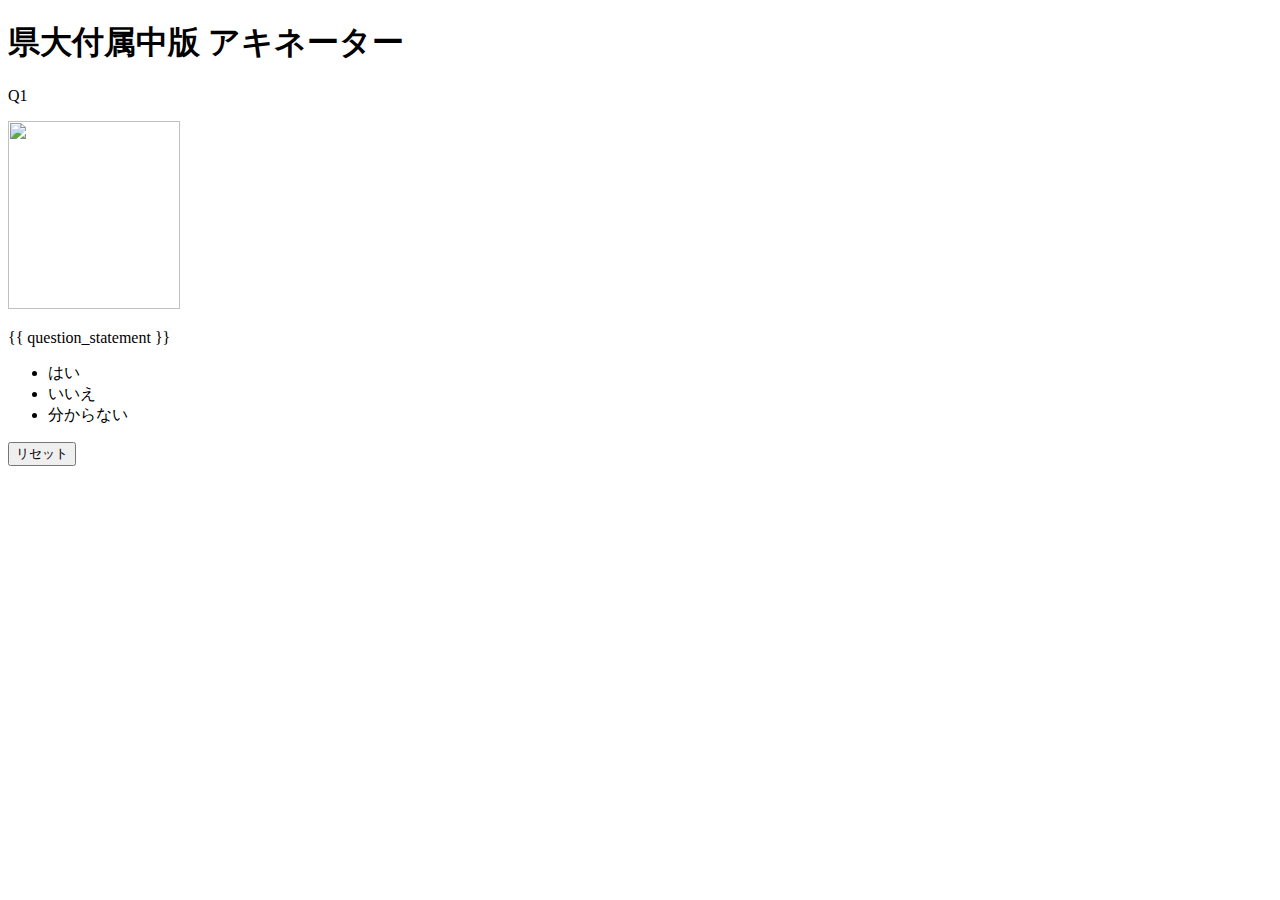
==== Akinator/templates/akinator.html @ 76796466 "Akinator routing修正, コメント・print修正, css対応, 質問文修正" ====
<!DOCTYPE html>
<html>
  <head>
    <meta charset="utf-8" />
    <meta http-equiv="X-UA-Compatible" content="IE=edge" />
    <title>Play a Game !</title>
    <meta name="viewport" content="width=device-width, initial-scale=1" />
    <link
      rel="stylesheet"
      type="text/css"
      media="screen"
      href="static/css/style.css"
    />
    <!-- <script src="main.js"></script> -->
  </head>
  <body>
    <h1>県大付属中版 アキネーター</h1>
    <div class="horizon">
      <div>
        <p id="question_number">Q1</p>
      </div>
      <img
        id="image"
        src="static/images/gennbaneko0.png"
        width="172px"
        height="188px"
      />
      <div>
        <p id="question_text">{{ question_statement }}</p>
        <div>
          <ul>
            <li>
              <a class="select" id="a_yes" onclick="click_select(0)">はい</a>
            </li>
            <li>
              <a class="select" id="a_no" onclick="click_select(1)">いいえ</a>
            </li>
            <li>
              <a class="select" id="a_dont_know" onclick="click_select(2)">
                分からない
              </a>
            </li>
          </ul>
        </div>
      </div>
    </div>
    <button onclick="reset()">リセット</button>
  </body>
</html>

<script language="javascript" type="text/javascript">
  const base_url = "http://127.0.0.1:8000";

  // 選択肢選択時
  async function click_select(select_id) {
    const url = base_url + "/request"; // URL
    var json_def = { status: 0, Q: { ans: select_id } }; // 送信用辞書
    await post(url, json_def); // サーバーへ回答を送信
    await get(url); // サーバーから質問を受信
    await set_image(); // 画像の変更
  }

  // 画面表示系
  q_number = 1;
  function set_question(txt) {
    q_number += 1;
    let question_number = document.getElementById("question_number");
    question_number.innerText = `Q${q_number}`; // 第何問目
    document.getElementById("question_text").innerText = txt; // 質問文
    console.log(`setQ-${txt}`);
  }

  // 画像変更
  async function set_image() {
    var random = Math.floor(Math.random() * 3);
    document.getElementById(
      "image"
    ).src = `static/images/gennbaneko${random}.png`;
  }

  let request = new XMLHttpRequest();
  request.onreadystatechange = function () {
    if ((request.readyState == 4) & (request.status == 200)) {
      var obj = JSON.parse(request.responseText);
      // console.log(`${obj.statement}`)
      set_question(obj.statement);
      console.log("result_status : ", obj.result_status);

      if (obj.result_status == 1) {
        window.location.href = "/result";
      } else if (obj.result_status == 2) {
        window.location.href = "/result";
      }
    }
  };

  // 読み取り
  async function get(url) {
    request.open("GET", url, true);
    request.send();
  }

  // 書き込み
  async function post(url, data) {
    request.open("POST", url, true);
    request.setRequestHeader("Content-Type", "application/json"); // ヘッダー情報
    var post_json = JSON.stringify(data);
    await request.send(post_json);
  }

  // リセット
  async function reset() {
    // リセット用の関数
    q_number = 0;
    const url = base_url + "/reset";
    request.open("GET", url, true);
    request.send();
    console.log("リセット");
  }
</script>
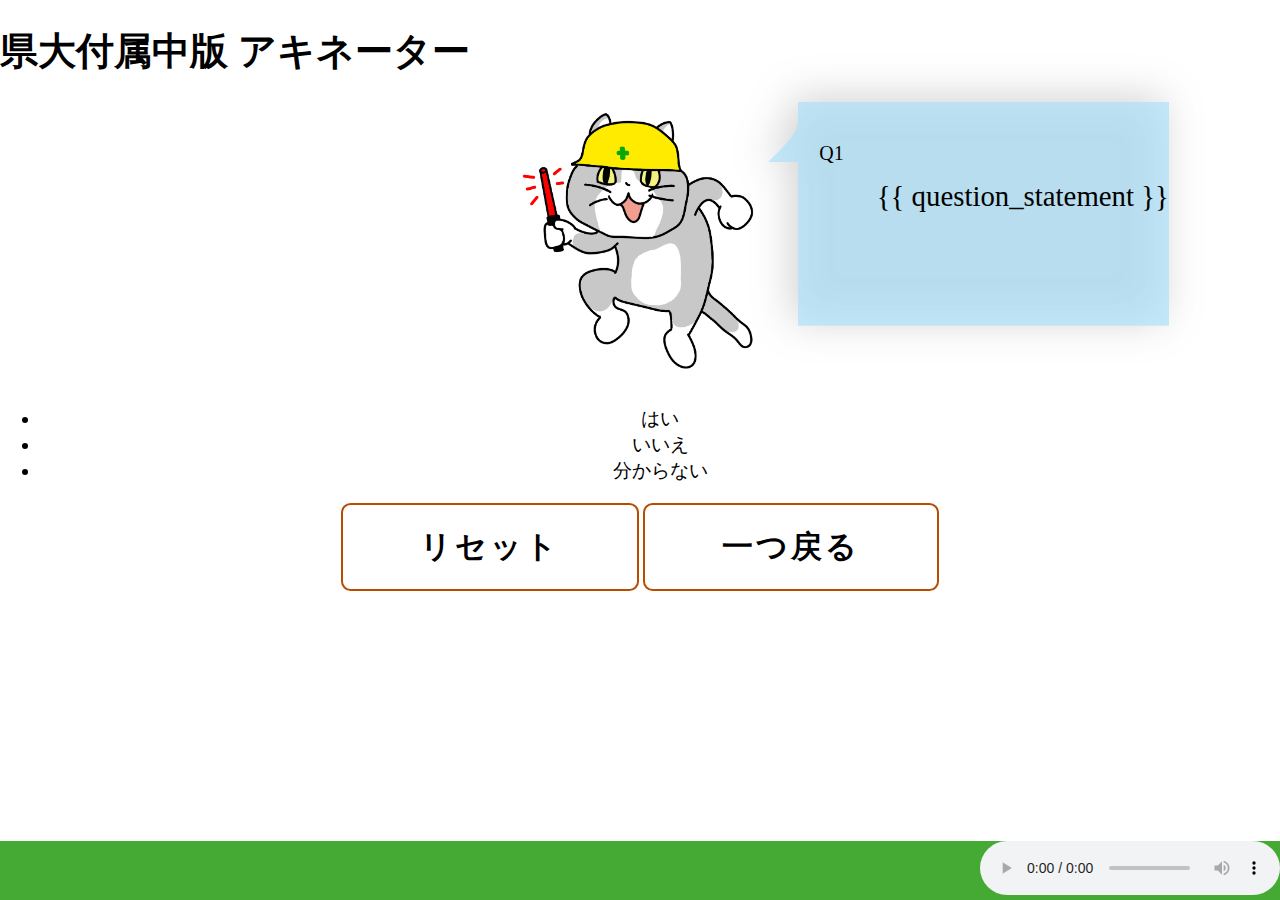
==== commit 716d964e: "Akinator サイトレイアウト更新" ====
--- a/Akinator/templates/akinator.html
+++ b/Akinator/templates/akinator.html
@@ -2,110 +2,158 @@
 <html>
   <head>
     <meta charset="utf-8" />
-    <meta http-equiv="X-UA-Compatible" content="IE=edge" />
     <title>Play a Game !</title>
     <meta name="viewport" content="width=device-width, initial-scale=1" />
-    <link
-      rel="stylesheet"
-      type="text/css"
-      media="screen"
-      href="static/css/style.css"
-    />
-    <!-- <script src="main.js"></script> -->
+    <link rel="stylesheet" type="text/css" media="screen" href="../static/css/style.css" />
   </head>
   <body>
-    <h1>県大付属中版 アキネーター</h1>
-    <div class="horizon">
-      <div>
-        <p id="question_number">Q1</p>
-      </div>
-      <img
-        id="image"
-        src="static/images/gennbaneko0.png"
-        width="172px"
-        height="188px"
-      />
-      <div>
-        <p id="question_text">{{ question_statement }}</p>
-        <div>
-          <ul>
-            <li>
-              <a class="select" id="a_yes" onclick="click_select(0)">はい</a>
-            </li>
-            <li>
-              <a class="select" id="a_no" onclick="click_select(1)">いいえ</a>
-            </li>
-            <li>
-              <a class="select" id="a_dont_know" onclick="click_select(2)">
-                分からない
-              </a>
-            </li>
-          </ul>
+    <div class="header-wrapper">
+      <h1>県大付属中版 アキネーター</h1>
+    </div>
+
+    <div class="main-wrapper">
+      <div class="bubble">
+        <svg width="401.09" height="223.68">
+          <polygon
+            points="30,0 30,20 29,25 27,30 22,37 15,45 0,60 30,60 30,223.688 401.094,223.688 401.094,0"
+          ></polygon>
+        </svg>
+        <div class="question-text">
+          <p id="question-number">Q1</p>
+          <p id="question-text">{{ question_statement }}</p>
         </div>
       </div>
+      <div class="images">
+        <img src="../static/images/gennbaneko0.png" width="20%" height="20%" />
+      </div>
+      <div class="answer-table">
+        <ul>
+          <li>
+            <a class="select" onclick="clickSelect(0)">はい</a>
+          </li>
+          <li>
+            <a class="select" onclick="clickSelect(1)">いいえ</a>
+          </li>
+          <li>
+            <a class="select" onclick="clickSelect(2)">分からない</a>
+          </li>
+        </ul>
+      </div>
+      <a class="btn solid" onclick="reset()">リセット</a>
+      <a class="btn solid" onclick="back()">一つ戻る</a>
     </div>
-    <button onclick="reset()">リセット</button>
+
+    <div class="fotter-wrapper">
+      <footer class="footer">
+        <div class="music">
+          <audio id="audio" src="../static/music/sample.mp3" loop controls autoplay >
+            あなたのブラウザーは<code>audio</code> 要素をサポートしていません。
+          </audio>
+        </div>
+      </footer>
+    </div>
   </body>
 </html>
+
+<style>
+  main {
+    padding-left: 50px;
+  }
+  .header {
+    padding-left: 5%;
+  }
+  .select:hover {
+    width: fit-content;
+    width: -moz-fit-content;
+    padding: 15px;
+    margin: 2rem auto;
+    background-color: lightblue;
+    color: darkblue;
+    transition: 0.4s;
+  }
+  .select:hover {
+    background-color: rgb(12, 99, 133);
+  }
+  #question-text {
+    margin: 2em;
+    font-size: 1.5em;
+  }
+  .bubble p {
+    top: 20px;
+    left: 64%;
+  }
+  .bubble svg {
+    left: 60%;
+  }
+</style>
 
 <script language="javascript" type="text/javascript">
   const base_url = "http://127.0.0.1:8000";
 
+  // 画面表示系
+  q_number = 1;
+  function setQuestion(txt) {
+    q_number += 1;
+    document.getElementById("question-number").innerText = `Q${q_number}`; // 第何問目
+    document.getElementById("question-text").innerText = txt; // 質問文
+    console.log(`setQ-${txt}`);
+  }
+
+  // 画像変更
+  async function setImage() {
+    var random = Math.floor(Math.random() * 3);
+    document.getElementById(
+      "image"
+    ).src = `../static/images/gennbaneko${random}.png`;
+  }
+
+  // 読み取り
+  async function get(url) {
+    let request = new XMLHttpRequest();
+    request.onreadystatechange = function () {
+      if ((request.readyState == 4) & (request.status == 200)) {
+        var obj = JSON.parse(request.responseText);
+        // console.log(`${obj.statement}`)
+        setQuestion(obj.statement);
+        console.log("result_status : ", obj.result_status);
+
+        if (obj.result_status == 1) {
+          window.location.href = "/result";
+        } else if (obj.result_status == 2) {
+          window.location.href = "/result";
+        }
+      }
+    };
+    request.open("GET", url, true);
+    await request.send();
+  }
+
+  // 書き込み
+  async function post(url, data) {
+    let request = new XMLHttpRequest();
+    request.open("POST", url, true);
+    request.setRequestHeader("Content-Type", "application/json"); // ヘッダー情報
+    var post_json = JSON.stringify(data);
+    await request.send(post_json);
+  }
+
   // 選択肢選択時
-  async function click_select(select_id) {
+  async function clickSelect(select_id) {
     const url = base_url + "/request"; // URL
     var json_def = { status: 0, Q: { ans: select_id } }; // 送信用辞書
     await post(url, json_def); // サーバーへ回答を送信
     await get(url); // サーバーから質問を受信
-    await set_image(); // 画像の変更
+    await setImage(); // 画像の変更
   }
 
-  // 画面表示系
-  q_number = 1;
-  function set_question(txt) {
-    q_number += 1;
-    let question_number = document.getElementById("question_number");
-    question_number.innerText = `Q${q_number}`; // 第何問目
-    document.getElementById("question_text").innerText = txt; // 質問文
-    console.log(`setQ-${txt}`);
-  }
-
-  // 画像変更
-  async function set_image() {
-    var random = Math.floor(Math.random() * 3);
-    document.getElementById(
-      "image"
-    ).src = `static/images/gennbaneko${random}.png`;
-  }
-
-  let request = new XMLHttpRequest();
-  request.onreadystatechange = function () {
-    if ((request.readyState == 4) & (request.status == 200)) {
-      var obj = JSON.parse(request.responseText);
-      // console.log(`${obj.statement}`)
-      set_question(obj.statement);
-      console.log("result_status : ", obj.result_status);
-
-      if (obj.result_status == 1) {
-        window.location.href = "/result";
-      } else if (obj.result_status == 2) {
-        window.location.href = "/result";
-      }
-    }
-  };
-
-  // 読み取り
-  async function get(url) {
-    request.open("GET", url, true);
-    request.send();
-  }
-
-  // 書き込み
-  async function post(url, data) {
-    request.open("POST", url, true);
-    request.setRequestHeader("Content-Type", "application/json"); // ヘッダー情報
-    var post_json = JSON.stringify(data);
-    await request.send(post_json);
+  // 一つ戻る
+  async function back() {
+    // リセット用の関数
+    q_number -= 1;
+    const url = base_url + "/back";
+    await get(url); // サーバーから質問を受信
+    await setImage(); // 画像の変更
+    console.log("一つ戻る");
   }
 
   // リセット
@@ -113,8 +161,24 @@
     // リセット用の関数
     q_number = 0;
     const url = base_url + "/reset";
-    request.open("GET", url, true);
-    request.send();
+    await get(url);
     console.log("リセット");
   }
+
+  const music_volume = document.getElementById("volume");
+
+  // inputイベント時に値をセットする関数
+  const changeVolume = (e) => {
+    document.getElementById("music-volume").innerText = e.target.value;
+    document.getElementById("audio").volume = music_volume.value / 100;
+    // console.log(music_volume.value / 100);
+  };
+
+  window.addEventListener("DOMContentLoaded", () => {
+    // 変更に合わせてイベントを発火する
+    music_volume.addEventListener("change", changeVolume);
+    // ページ読み込み時の値をセット
+    document.getElementById("music-volume").innerText = music_volume.value;
+    setImage();
+  });
 </script>
--- a/Akinator/static/css/style.css
+++ b/Akinator/static/css/style.css
@@ -0,0 +1,102 @@
+*,
+*:before,
+*:after {
+  -webkit-box-sizing: inherit;
+  box-sizing: inherit;
+}
+html {
+  -webkit-box-sizing: border-box;
+  box-sizing: border-box;
+  font-size: 120%;
+  height: 100%;
+}
+body {
+  margin: 0;
+  padding: 0;
+}
+.header-wrapper {
+  margin: 0;
+  padding: 0;
+  padding-bottom: -15px;
+}
+.header {
+  padding-left: 5%;
+}
+.heading {
+  font-family: Georgia, "Times New Roman", Times, serif;
+  font-size: 3em;
+  text-align: center;
+}
+.main-wrapper {
+  position: relative;
+  text-align: center;
+  min-height: 70vh;
+  margin: 0;
+  padding: 0%;
+}
+.solid {
+  border: 2px solid #b84c00;
+  display: inline-block;
+}
+.btn {
+  font-size: 1.6rem;
+  font-weight: 700;
+  line-height: 1.5;
+  position: relative;
+  /* display: inline-block; */
+  padding: 1rem 4rem;
+  cursor: pointer;
+  user-select: none;
+  -webkit-user-select: none;
+  -moz-user-select: none;
+  -ms-user-select: none;
+  -webkit-transition: all 0.3s;
+  transition: all 0.3s;
+  text-align: center;
+  vertical-align: middle;
+  text-decoration: none;
+  letter-spacing: 0.1em;
+  color: #000000;
+  border-radius: 0.5rem;
+}
+.btn:hover {
+  background-color: #693211;
+  color: #ffffff;
+}
+.bubble {
+  position: relative;
+  box-sizing: border-box;
+}
+.bubble p {
+  position: absolute;
+  text-align: center;
+  overflow-wrap: normal;
+  font-size: 20px;
+}
+.bubble svg {
+  position: absolute;
+  -webkit-filter: drop-shadow(-6px -5px 20px rgba(0, 0, 0, 0.4));
+  filter: drop-shadow(-6px -5px 20px rgba(94, 94, 94, 0.4));
+}
+.bubble svg polygon {
+  fill: rgba(172, 225, 250, 0.7);
+}
+footer {
+  position: fixed;
+  left: 0;
+  bottom: 0;
+  width: 100%;
+  background: #44aa33;
+}
+.music {
+  text-align: right;
+}
+.audio-button {
+  width: 16px;
+  height: 16px;
+  background: url("../images/icon_pause.png");
+}
+.play .audio-button {
+  background-image: url("../images/icon_play.png");
+}
+
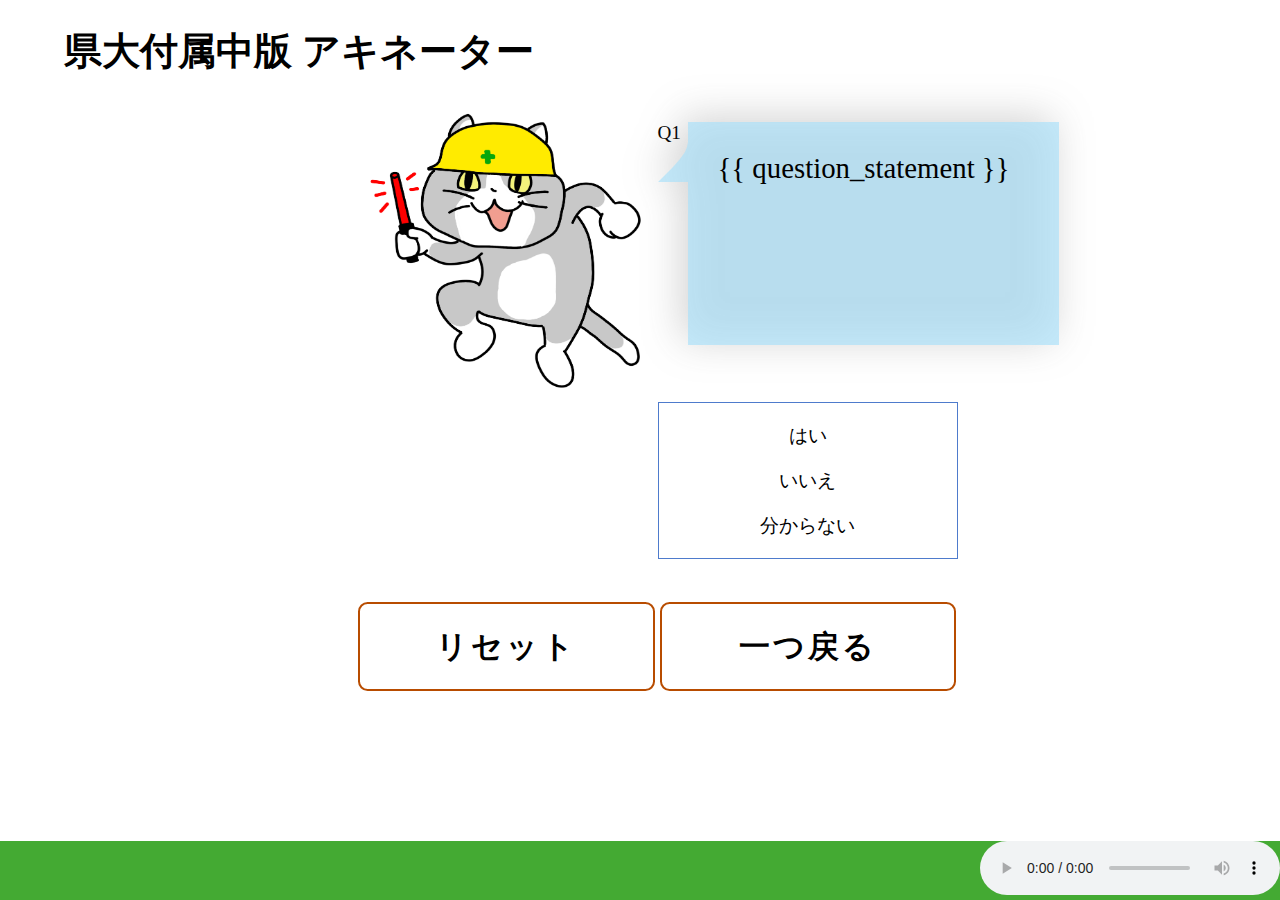
==== commit c9e1fe23: "Akinator サイトデザイン 更新" ====
--- a/Akinator/templates/akinator.html
+++ b/Akinator/templates/akinator.html
@@ -8,39 +8,51 @@
   </head>
   <body>
     <div class="header-wrapper">
-      <h1>県大付属中版 アキネーター</h1>
+      <h1 class="header">県大付属中版 アキネーター</h1>
     </div>
 
     <div class="main-wrapper">
-      <div class="bubble">
-        <svg width="401.09" height="223.68">
-          <polygon
-            points="30,0 30,20 29,25 27,30 22,37 15,45 0,60 30,60 30,223.688 401.094,223.688 401.094,0"
-          ></polygon>
-        </svg>
-        <div class="question-text">
-          <p id="question-number">Q1</p>
-          <p id="question-text">{{ question_statement }}</p>
+      <main>
+        <div class="main">
+          <div class="akinator-home">
+            <div class="home">
+              <div class="images">
+                <img src="../static/images/gennbaneko0.png" />
+              </div>
+
+              <div class="question-bubble">
+                <div class="obj">
+                  <div class="bubble-obj">
+                    <div class="bubble-home">
+                      <div class="bubble">
+                        <svg width="401.09" height="223.68">
+                          <polygon
+                            points="30,0 30,20 29,25 27,30 22,37 15,45 0,60 30,60 30,223.688 401.094,223.688 401.094,0"
+                          ></polygon>
+                        </svg>
+                      </div>
+                      <div class="question-text">
+                        <p id="question-number">Q1</p>
+                        <p id="question-text">{{ question_statement }}</p>
+                      </div>
+                    </div>
+                  </div>
+
+                  <div class="answer-table">
+                    <p class="select" onclick="clickSelect(0)">はい</p>
+                    <p class="select" onclick="clickSelect(1)">いいえ</p>
+                    <p class="select" onclick="clickSelect(2)">分からない</p>
+                  </div>
+                </div>
+              </div>
+            </div>
+          </div>
+          <div class="buttons">
+            <a class="btn solid" onclick="reset()">リセット</a>
+            <a class="btn solid" onclick="back()">一つ戻る</a>
+          </div>
         </div>
-      </div>
-      <div class="images">
-        <img src="../static/images/gennbaneko0.png" width="20%" height="20%" />
-      </div>
-      <div class="answer-table">
-        <ul>
-          <li>
-            <a class="select" onclick="clickSelect(0)">はい</a>
-          </li>
-          <li>
-            <a class="select" onclick="clickSelect(1)">いいえ</a>
-          </li>
-          <li>
-            <a class="select" onclick="clickSelect(2)">分からない</a>
-          </li>
-        </ul>
-      </div>
-      <a class="btn solid" onclick="reset()">リセット</a>
-      <a class="btn solid" onclick="back()">一つ戻る</a>
+      </main>
     </div>
 
     <div class="fotter-wrapper">
@@ -57,33 +69,95 @@
 
 <style>
   main {
+    text-align: center;
     padding-left: 50px;
+  }
+  .main {
+    position: relative;
+    top: 50%;
+    left: 75%;
+    transform: translate(-50%, -50%);
   }
   .header {
     padding-left: 5%;
+  }
+  .akinator-home {
+    position: absolute;
+  }
+  .home {
+    position: relative;
+    text-align: center;
+  }
+  .images {
+    position: absolute;
+  }
+  .images img {
+    width: 300px;
+    height: 300px;
+  }
+  .question-bubble {
+    position: absolute;
+    left: 300px;
+  }
+  #question-text {
+    position: absolute;
+    white-space: nowrap;
+    margin: 0;
+    padding: 0;
+    font-size: 1.5em;
+    top: 30px;
+    left: 60px;
+    max-width: 400px;
+  }
+  .obj {
+    position: relative;
+  }
+  .answer-table {
+    position: relative;
+    width: 300px;
+    top: 300px;
+    border: #4e7bcc 1px solid;
+  }
+  .bubble-obj {
+    position: absolute;
+  }
+  .bubble-home {
+    position: relative;
+  }
+  .bubble {
+    position: absolute;
+  }
+  .bubble svg {
+    left: 60%;
   }
   .select:hover {
     width: fit-content;
     width: -moz-fit-content;
-    padding: 15px;
-    margin: 2rem auto;
+    margin: 1rem auto;
+    padding: 0rem 4rem;
     background-color: lightblue;
-    color: darkblue;
+    color: #000000;
+    /* font-weight: 700; */
+    /* line-height: 1.5; */
+    text-align: center;
+    vertical-align: middle;
+    cursor: pointer;
+    user-select: none;
+    -webkit-user-select: none;
+    -moz-user-select: none;
+    -ms-user-select: none;
     transition: 0.4s;
+    -webkit-transition: all 0.3s;
+    text-decoration: none;
   }
   .select:hover {
-    background-color: rgb(12, 99, 133);
-  }
-  #question-text {
-    margin: 2em;
-    font-size: 1.5em;
-  }
-  .bubble p {
-    top: 20px;
-    left: 64%;
-  }
-  .bubble svg {
-    left: 60%;
+    background-color: #693211;
+    color: #ffffff;
+  }
+  .buttons {
+    text-align: center;
+    position: absolute;
+    top: 500px;
   }
 </style>
 
--- a/Akinator/static/css/style.css
+++ b/Akinator/static/css/style.css
@@ -13,6 +13,8 @@
 body {
   margin: 0;
   padding: 0;
+  /* background-image: url("../images/gennbaneko0.png");
+  background-size: cover; */
 }
 .header-wrapper {
   margin: 0;
@@ -28,7 +30,6 @@
   text-align: center;
 }
 .main-wrapper {
-  position: relative;
   text-align: center;
   min-height: 70vh;
   margin: 0;
@@ -64,17 +65,15 @@
   color: #ffffff;
 }
 .bubble {
-  position: relative;
   box-sizing: border-box;
 }
 .bubble p {
-  position: absolute;
   text-align: center;
   overflow-wrap: normal;
   font-size: 20px;
 }
 .bubble svg {
-  position: absolute;
+  /* position: absolute; */
   -webkit-filter: drop-shadow(-6px -5px 20px rgba(0, 0, 0, 0.4));
   filter: drop-shadow(-6px -5px 20px rgba(94, 94, 94, 0.4));
 }
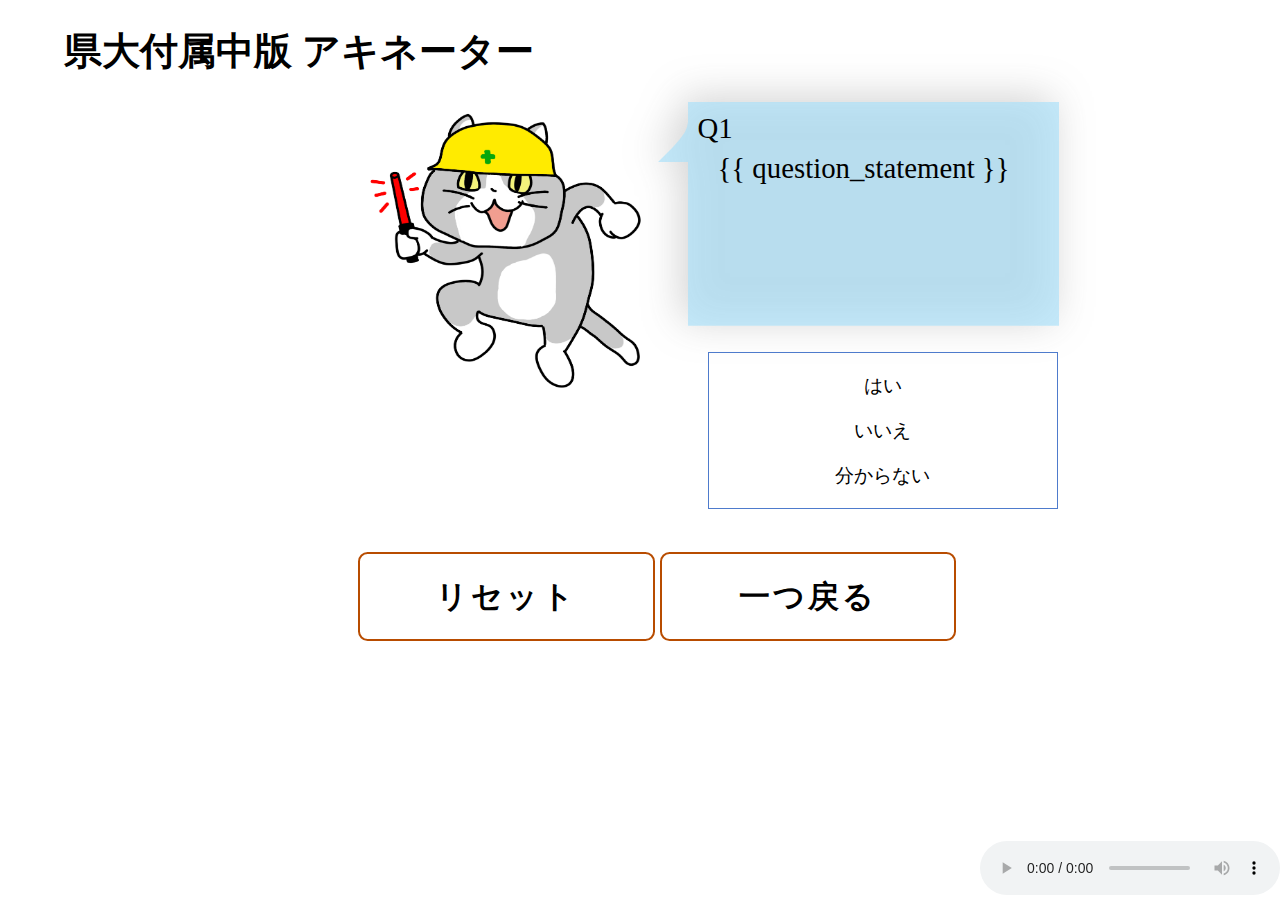
==== commit 670363e0: "AKinator 更新" ====
--- a/Akinator/templates/akinator.html
+++ b/Akinator/templates/akinator.html
@@ -31,9 +31,11 @@
                           ></polygon>
                         </svg>
                       </div>
-                      <div class="question-text">
-                        <p id="question-number">Q1</p>
-                        <p id="question-text">{{ question_statement }}</p>
+                      <div class="questions">
+                        <div class="question-text">
+                          <p id="question-number">Q1</p>
+                          <p id="question-text">{{ question_statement }}</p>
+                        </div>
                       </div>
                     </div>
                   </div>
@@ -58,7 +60,7 @@
     <div class="fotter-wrapper">
       <footer class="footer">
         <div class="music">
-          <audio id="audio" src="../static/music/sample.mp3" loop controls autoplay >
+          <audio id="audio" src="../static/music/BGM.mp3.mp3" loop controls autoplay >
             あなたのブラウザーは<code>audio</code> 要素をサポートしていません。
           </audio>
         </div>
@@ -99,23 +101,38 @@
     position: absolute;
     left: 300px;
   }
+  .questions {
+    position: absolute;
+  }
+  .question-text {
+    position: relative;
+    white-space: nowrap;
+  }
+  #question-number {
+    position: absolute;
+    margin: 0;
+    padding: 0;
+    top: 10px;
+    left: 40px;
+    font-size: 1.5em;
+  }
   #question-text {
     position: absolute;
-    white-space: nowrap;
     margin: 0;
     padding: 0;
     font-size: 1.5em;
-    top: 30px;
+    top: 50px;
     left: 60px;
-    max-width: 400px;
+    max-width: 300px;
   }
   .obj {
     position: relative;
   }
   .answer-table {
     position: relative;
-    width: 300px;
-    top: 300px;
+    width: 350px;
+    top: 250px;
+    left: 50px;
     border: #4e7bcc 1px solid;
   }
   .bubble-obj {
@@ -157,7 +174,7 @@
   .buttons {
     text-align: center;
     position: absolute;
-    top: 500px;
+    top: 450px;
   }
 </style>
 
@@ -189,10 +206,11 @@
         var obj = JSON.parse(request.responseText);
         // console.log(`${obj.statement}`)
         setQuestion(obj.statement);
+        obj.len
         console.log("result_status : ", obj.result_status);
 
         if (obj.result_status == 1) {
-          window.location.href = "/result";
+          window.location.href = "/answer";
         } else if (obj.result_status == 2) {
           window.location.href = "/result";
         }
--- a/Akinator/static/css/style.css
+++ b/Akinator/static/css/style.css
@@ -44,7 +44,6 @@
   font-weight: 700;
   line-height: 1.5;
   position: relative;
-  /* display: inline-block; */
   padding: 1rem 4rem;
   cursor: pointer;
   user-select: none;
@@ -73,7 +72,6 @@
   font-size: 20px;
 }
 .bubble svg {
-  /* position: absolute; */
   -webkit-filter: drop-shadow(-6px -5px 20px rgba(0, 0, 0, 0.4));
   filter: drop-shadow(-6px -5px 20px rgba(94, 94, 94, 0.4));
 }
@@ -85,7 +83,6 @@
   left: 0;
   bottom: 0;
   width: 100%;
-  background: #44aa33;
 }
 .music {
   text-align: right;
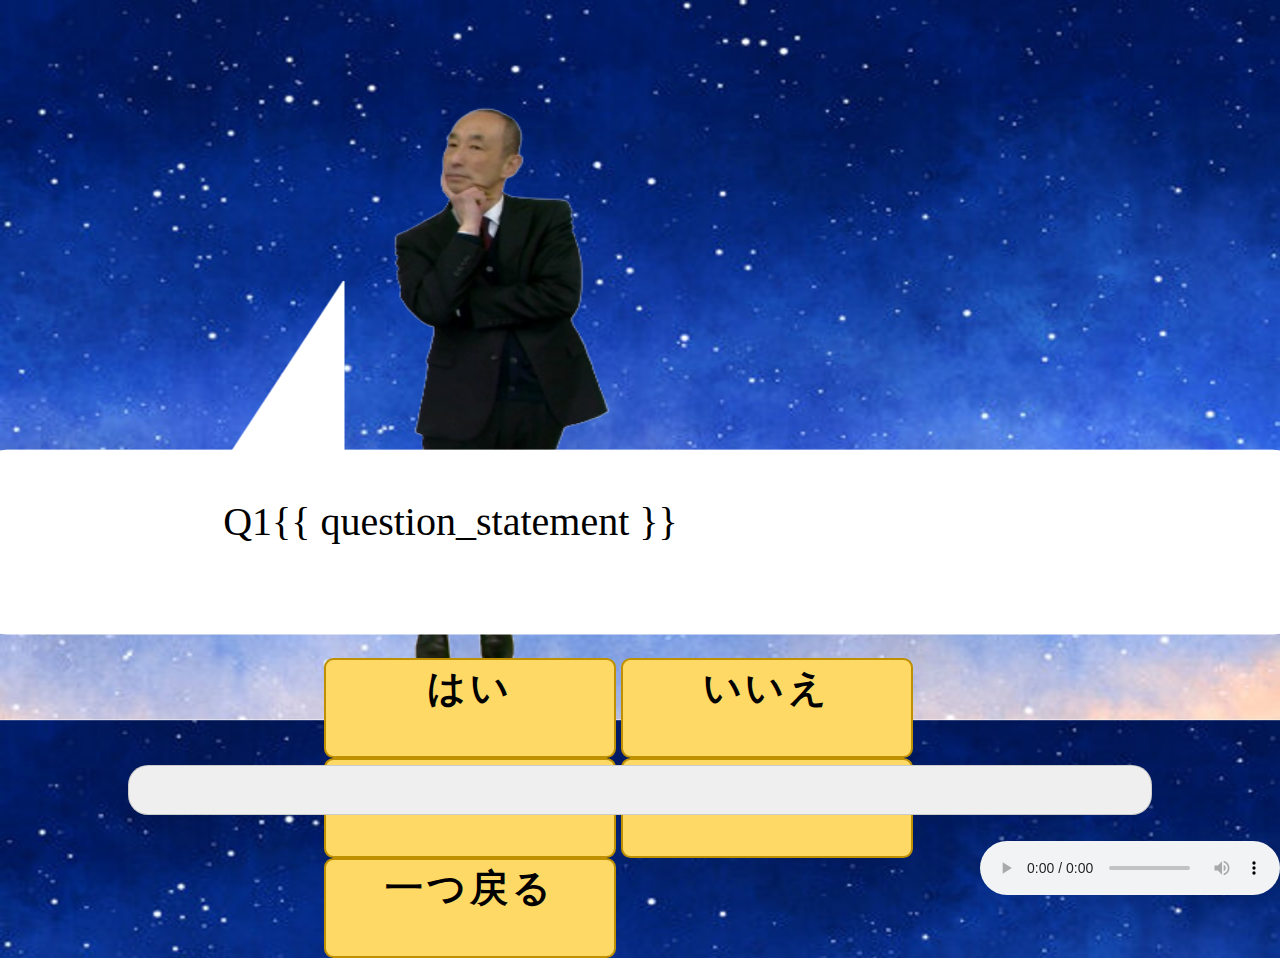
==== commit 52c7c1da: "Update Site Design" ====
--- a/Akinator/templates/akinator.html
+++ b/Akinator/templates/akinator.html
@@ -4,63 +4,60 @@
     <meta charset="utf-8" />
     <title>Play a Game !</title>
     <meta name="viewport" content="width=device-width, initial-scale=1" />
-    <link rel="stylesheet" type="text/css" media="screen" href="../static/css/style.css" />
+    <link
+      rel="stylesheet"
+      type="text/css"
+      media="screen"
+      href="../static/css/style.css"
+    />
   </head>
   <body>
-    <div class="header-wrapper">
-      <h1 class="header">県大付属中版 アキネーター</h1>
-    </div>
-
     <div class="main-wrapper">
-      <main>
-        <div class="main">
-          <div class="akinator-home">
-            <div class="home">
-              <div class="images">
-                <img src="../static/images/gennbaneko0.png" />
-              </div>
-
-              <div class="question-bubble">
-                <div class="obj">
-                  <div class="bubble-obj">
-                    <div class="bubble-home">
-                      <div class="bubble">
-                        <svg width="401.09" height="223.68">
-                          <polygon
-                            points="30,0 30,20 29,25 27,30 22,37 15,45 0,60 30,60 30,223.688 401.094,223.688 401.094,0"
-                          ></polygon>
-                        </svg>
-                      </div>
-                      <div class="questions">
-                        <div class="question-text">
-                          <p id="question-number">Q1</p>
-                          <p id="question-text">{{ question_statement }}</p>
-                        </div>
-                      </div>
-                    </div>
+      <div class="main">
+        <div class="akinator-home">
+          <div class="home">
+            <div class="images">
+              <img src="../static/images/teacher2.png" />
+            </div>
+
+            <div class="questions">
+              <div class="bubble-home">
+                <div class="bubble-obj">
+                  <div class="bubble">
+                    <img src="../static/images/bubble1.png" />
                   </div>
-
-                  <div class="answer-table">
-                    <p class="select" onclick="clickSelect(0)">はい</p>
-                    <p class="select" onclick="clickSelect(1)">いいえ</p>
-                    <p class="select" onclick="clickSelect(2)">分からない</p>
+                  <div class="question-text">
+                    <p id="question-number">Q1</p>
+                    <p id="question-text">{{ question_statement }}</p>
+                  </div>
+                  <div class="buttons">
+                    <a class="btn solid" onclick="clickSelect(0)">はい</a>
+                    <a class="btn solid" onclick="clickSelect(1)">いいえ</a>
+                    <a class="btn solid" onclick="clickSelect(2)">分からない</a>
+                    <a class="btn solid" onclick="reset()">リセット</a>
+                    <a class="btn solid" onclick="back()">一つ戻る</a>
                   </div>
                 </div>
               </div>
             </div>
           </div>
-          <div class="buttons">
-            <a class="btn solid" onclick="reset()">リセット</a>
-            <a class="btn solid" onclick="back()">一つ戻る</a>
-          </div>
         </div>
-      </main>
+      </div>
     </div>
 
     <div class="fotter-wrapper">
       <footer class="footer">
+        <div class="meter-bar">
+          <meter class="meter" min="0" max="100">50%</meter>
+        </div>
         <div class="music">
-          <audio id="audio" src="../static/music/BGM.mp3.mp3" loop controls autoplay >
+          <audio
+            id="audio"
+            src="../static/music/sample.mp3"
+            loop
+            controls
+            autoplay
+          >
             あなたのブラウザーは<code>audio</code> 要素をサポートしていません。
           </audio>
         </div>
@@ -72,109 +69,51 @@
 <style>
   main {
     text-align: center;
-    padding-left: 50px;
-  }
-  .main {
+  }
+  body {
+    background-image: url("../static/images/universe.jpg");
+    background-size: cover;
+  }
+  .images {
+    position: absolute;
+    top: 100px;
+    left: 30%;
+  }
+  .images img {
+    width: 231px;
+    height: 600px;
+  }
+  .bubble-obj {
     position: relative;
-    top: 50%;
-    left: 75%;
-    transform: translate(-50%, -50%);
-  }
-  .header {
-    padding-left: 5%;
-  }
-  .akinator-home {
-    position: absolute;
-  }
-  .home {
-    position: relative;
+  }
+  .bubble {
+    position: absolute;
+    top: 200px;
+    left: 50%;
+    transform: translate(-50%, 20%);
+  }
+  .question-text {
+    position: absolute;
+    font-size: 40px;
+    top: 450px;
+    left: 35%;
+    transform: translate(-50%, 0%);
+  }
+  .question-text p {
+    float: left;
+  }
+  .buttons {
+    position: absolute;
+    top: 650px;
+    left: 50%;
+    transform: translate(-50%, 0%);
+  }
+  .meter-bar {
     text-align: center;
   }
-  .images {
-    position: absolute;
-  }
-  .images img {
-    width: 300px;
-    height: 300px;
-  }
-  .question-bubble {
-    position: absolute;
-    left: 300px;
-  }
-  .questions {
-    position: absolute;
-  }
-  .question-text {
-    position: relative;
-    white-space: nowrap;
-  }
-  #question-number {
-    position: absolute;
-    margin: 0;
-    padding: 0;
-    top: 10px;
-    left: 40px;
-    font-size: 1.5em;
-  }
-  #question-text {
-    position: absolute;
-    margin: 0;
-    padding: 0;
-    font-size: 1.5em;
-    top: 50px;
-    left: 60px;
-    max-width: 300px;
-  }
-  .obj {
-    position: relative;
-  }
-  .answer-table {
-    position: relative;
-    width: 350px;
-    top: 250px;
-    left: 50px;
-    border: #4e7bcc 1px solid;
-  }
-  .bubble-obj {
-    position: absolute;
-  }
-  .bubble-home {
-    position: relative;
-  }
-  .bubble {
-    position: absolute;
-  }
-  .bubble svg {
-    left: 60%;
-  }
-  .select:hover {
-    width: fit-content;
-    width: -moz-fit-content;
-    margin: 1rem auto;
-    padding: 0rem 4rem;
-    background-color: lightblue;
-    color: #000000;
-    /* font-weight: 700; */
-    /* line-height: 1.5; */
-    text-align: center;
-    vertical-align: middle;
-    cursor: pointer;
-    user-select: none;
-    -webkit-user-select: none;
-    -moz-user-select: none;
-    -ms-user-select: none;
-    transition: 0.4s;
-    -webkit-transition: all 0.3s;
-    text-decoration: none;
-  }
-  .select:hover {
-    background-color: #693211;
-    color: #ffffff;
-  }
-  .buttons {
-    text-align: center;
-    position: absolute;
-    top: 450px;
+  .meter {
+    width: 80%;
+    height: 100px;
   }
 </style>
 
@@ -206,11 +145,10 @@
         var obj = JSON.parse(request.responseText);
         // console.log(`${obj.statement}`)
         setQuestion(obj.statement);
-        obj.len
         console.log("result_status : ", obj.result_status);
 
         if (obj.result_status == 1) {
-          window.location.href = "/answer";
+          window.location.href = "/result";
         } else if (obj.result_status == 2) {
           window.location.href = "/result";
         }
--- a/Akinator/static/css/style.css
+++ b/Akinator/static/css/style.css
@@ -5,78 +5,40 @@
   box-sizing: inherit;
 }
 html {
-  -webkit-box-sizing: border-box;
-  box-sizing: border-box;
   font-size: 120%;
-  height: 100%;
-}
-body {
-  margin: 0;
-  padding: 0;
-  /* background-image: url("../images/gennbaneko0.png");
-  background-size: cover; */
-}
-.header-wrapper {
-  margin: 0;
-  padding: 0;
-  padding-bottom: -15px;
 }
 .header {
   padding-left: 5%;
-}
-.heading {
-  font-family: Georgia, "Times New Roman", Times, serif;
-  font-size: 3em;
-  text-align: center;
-}
-.main-wrapper {
-  text-align: center;
-  min-height: 70vh;
-  margin: 0;
-  padding: 0%;
+  color: #ffffff;
 }
 .solid {
-  border: 2px solid #b84c00;
+  border: 2px solid #bf9000;
   display: inline-block;
 }
 .btn {
-  font-size: 1.6rem;
+  font-size: 2rem;
   font-weight: 700;
+  width: 15rem;
+  height: 5rem;
+  text-align: center;
+  vertical-align: middle;
+  background-color: #ffd966;
+  color: #000000;
+  border-radius: 0.5rem;
+  cursor: pointer;
+  transition: all 0.3s;
+  letter-spacing: 0.1em;
   line-height: 1.5;
-  position: relative;
-  padding: 1rem 4rem;
-  cursor: pointer;
   user-select: none;
+  text-decoration: none;
   -webkit-user-select: none;
   -moz-user-select: none;
   -ms-user-select: none;
   -webkit-transition: all 0.3s;
-  transition: all 0.3s;
-  text-align: center;
-  vertical-align: middle;
-  text-decoration: none;
-  letter-spacing: 0.1em;
-  color: #000000;
-  border-radius: 0.5rem;
 }
 .btn:hover {
-  background-color: #693211;
-  color: #ffffff;
-}
-.bubble {
-  box-sizing: border-box;
-}
-.bubble p {
-  text-align: center;
-  overflow-wrap: normal;
-  font-size: 20px;
-}
-.bubble svg {
-  -webkit-filter: drop-shadow(-6px -5px 20px rgba(0, 0, 0, 0.4));
-  filter: drop-shadow(-6px -5px 20px rgba(94, 94, 94, 0.4));
-}
-.bubble svg polygon {
-  fill: rgba(172, 225, 250, 0.7);
+  background-color: #ffbf00;
+  color: #000000;
 }
 footer {
   position: fixed;
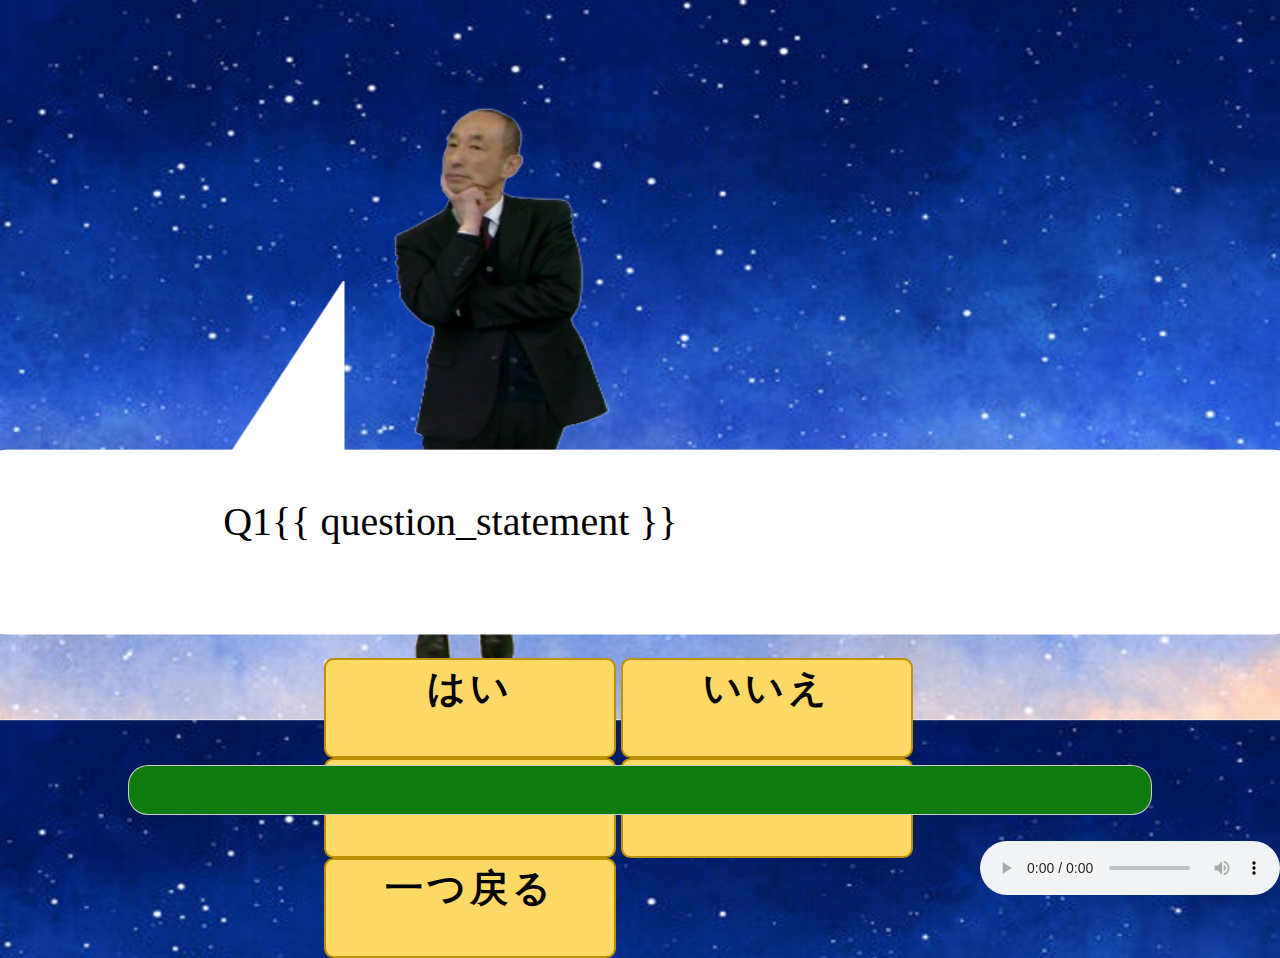
==== commit 3c6e1519: "アキネイター 更新" ====
--- a/Akinator/templates/akinator.html
+++ b/Akinator/templates/akinator.html
@@ -4,12 +4,7 @@
     <meta charset="utf-8" />
     <title>Play a Game !</title>
     <meta name="viewport" content="width=device-width, initial-scale=1" />
-    <link
-      rel="stylesheet"
-      type="text/css"
-      media="screen"
-      href="../static/css/style.css"
-    />
+    <link rel="stylesheet" type="text/css" media="screen" href="../static/css/style.css" />
   </head>
   <body>
     <div class="main-wrapper">
@@ -48,16 +43,10 @@
     <div class="fotter-wrapper">
       <footer class="footer">
         <div class="meter-bar">
-          <meter class="meter" min="0" max="100">50%</meter>
+          <meter id="meter" value="100" min="0" max="100" low="20" high="100"></meter>
         </div>
         <div class="music">
-          <audio
-            id="audio"
-            src="../static/music/sample.mp3"
-            loop
-            controls
-            autoplay
-          >
+          <audio id="audio" src="../static/music/sample.mp3" loop controls autoplay >
             あなたのブラウザーは<code>audio</code> 要素をサポートしていません。
           </audio>
         </div>
@@ -111,7 +100,7 @@
   .meter-bar {
     text-align: center;
   }
-  .meter {
+  #meter {
     width: 80%;
     height: 100px;
   }
@@ -122,10 +111,11 @@
 
   // 画面表示系
   q_number = 1;
-  function setQuestion(txt) {
+  function setQuestion(txt, value) {
     q_number += 1;
     document.getElementById("question-number").innerText = `Q${q_number}`; // 第何問目
     document.getElementById("question-text").innerText = txt; // 質問文
+    document.getElementById("meter").value = value; // メーター
     console.log(`setQ-${txt}`);
   }
 
@@ -144,7 +134,7 @@
       if ((request.readyState == 4) & (request.status == 200)) {
         var obj = JSON.parse(request.responseText);
         // console.log(`${obj.statement}`)
-        setQuestion(obj.statement);
+        setQuestion(obj.statement, obj.meter_value);
         console.log("result_status : ", obj.result_status);
 
         if (obj.result_status == 1) {
--- a/Akinator/static/css/style.css
+++ b/Akinator/static/css/style.css
@@ -57,4 +57,3 @@
 .play .audio-button {
   background-image: url("../images/icon_play.png");
 }
-
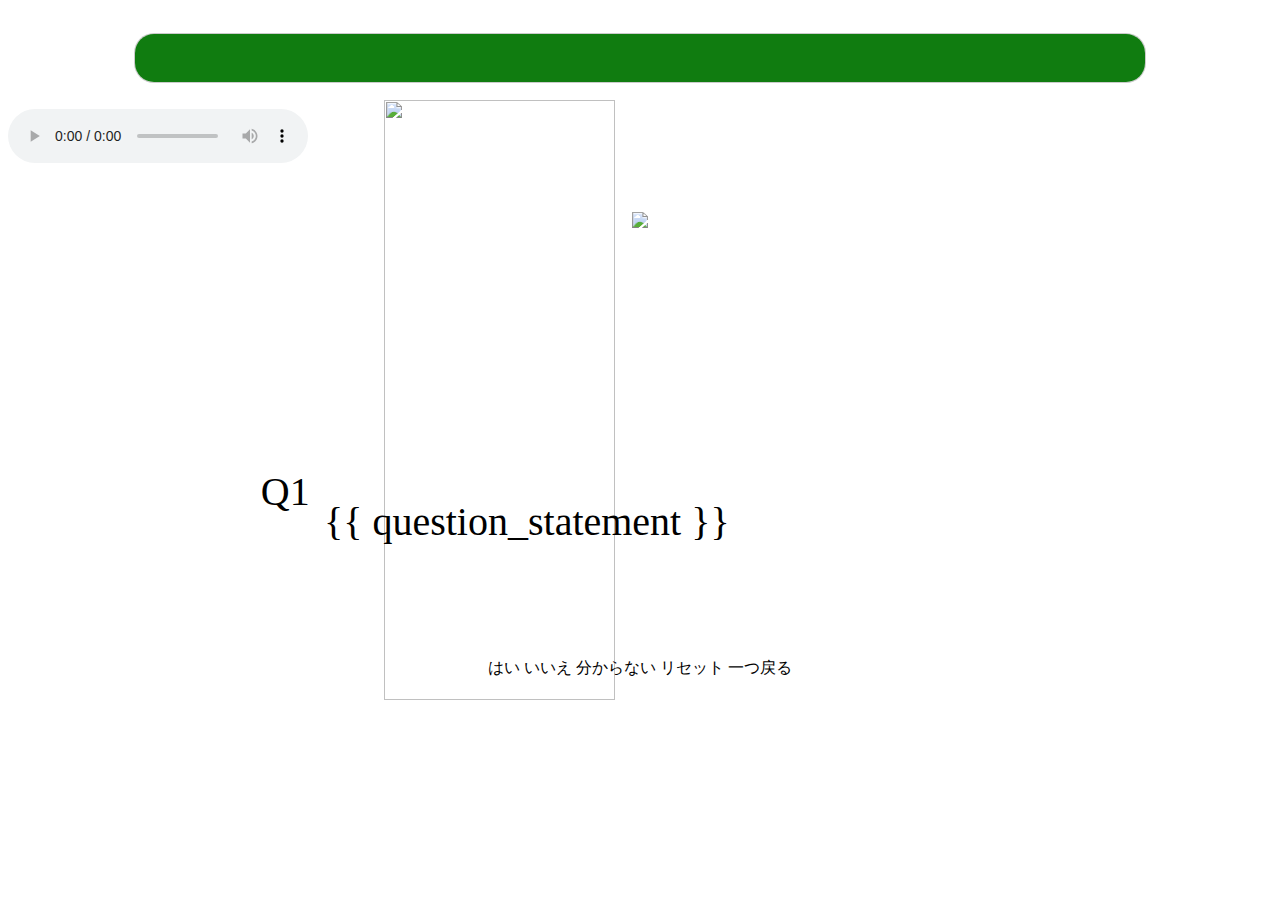
==== commit 945c16ca: "アキネイター メーター追加 画面完成" ====
--- a/Akinator/templates/akinator.html
+++ b/Akinator/templates/akinator.html
@@ -4,7 +4,12 @@
     <meta charset="utf-8" />
     <title>Play a Game !</title>
     <meta name="viewport" content="width=device-width, initial-scale=1" />
-    <link rel="stylesheet" type="text/css" media="screen" href="../static/css/style.css" />
+    <link
+      rel="stylesheet"
+      type="text/css"
+      media="screen"
+      href="static/css/style.css"
+    />
   </head>
   <body>
     <div class="main-wrapper">
@@ -12,14 +17,14 @@
         <div class="akinator-home">
           <div class="home">
             <div class="images">
-              <img src="../static/images/teacher2.png" />
+              <img src="static/images/teacher2.png" />
             </div>
 
             <div class="questions">
               <div class="bubble-home">
                 <div class="bubble-obj">
                   <div class="bubble">
-                    <img src="../static/images/bubble1.png" />
+                    <img src="static/images/bubble1.png" />
                   </div>
                   <div class="question-text">
                     <p id="question-number">Q1</p>
@@ -43,10 +48,16 @@
     <div class="fotter-wrapper">
       <footer class="footer">
         <div class="meter-bar">
-          <meter id="meter" value="100" min="0" max="100" low="20" high="100"></meter>
+          <meter id="meter" value="182" min="0" max="182" low="50"></meter>
         </div>
         <div class="music">
-          <audio id="audio" src="../static/music/sample.mp3" loop controls autoplay >
+          <audio
+            id="audio"
+            src="static/music/sample.mp3"
+            loop
+            controls
+            autoplay
+          >
             あなたのブラウザーは<code>audio</code> 要素をサポートしていません。
           </audio>
         </div>
@@ -60,7 +71,7 @@
     text-align: center;
   }
   body {
-    background-image: url("../static/images/universe.jpg");
+    background-image: url("static/images/universe.jpg");
     background-size: cover;
   }
   .images {
@@ -82,11 +93,19 @@
     transform: translate(-50%, 20%);
   }
   .question-text {
+    font-size: 40px;
+  }
+  #question-number {
+    position: absolute;
+    font-size: 40px;
+    top: 420px;
+    left: 20%;
+  }
+  #question-text {
     position: absolute;
     font-size: 40px;
     top: 450px;
-    left: 35%;
-    transform: translate(-50%, 0%);
+    left: 25%;
   }
   .question-text p {
     float: left;
@@ -115,16 +134,13 @@
     q_number += 1;
     document.getElementById("question-number").innerText = `Q${q_number}`; // 第何問目
     document.getElementById("question-text").innerText = txt; // 質問文
-    document.getElementById("meter").value = value; // メーター
-    console.log(`setQ-${txt}`);
-  }
-
-  // 画像変更
-  async function setImage() {
-    var random = Math.floor(Math.random() * 3);
-    document.getElementById(
-      "image"
-    ).src = `../static/images/gennbaneko${random}.png`;
+    meter_value = document.getElementById("meter"); // メーター
+    if (typeof value === "undefined") {
+      meter_value.value = 0;
+    } else {
+      meter_value.value = value;
+    }
+    // console.log(`setQ-${txt}`);
   }
 
   // 読み取り
@@ -133,14 +149,18 @@
     request.onreadystatechange = function () {
       if ((request.readyState == 4) & (request.status == 200)) {
         var obj = JSON.parse(request.responseText);
-        // console.log(`${obj.statement}`)
         setQuestion(obj.statement, obj.meter_value);
-        console.log("result_status : ", obj.result_status);
+        // console.log("result_status : ", obj.result_status);
+        // console.log(`残量: ${obj.meter_value}`)
 
         if (obj.result_status == 1) {
-          window.location.href = "/result";
+          window.location.replace("/answer");
+          // console.log(`URL${obj.result_status}: ${location.href}`)
         } else if (obj.result_status == 2) {
-          window.location.href = "/result";
+          window.location.replace("/result");
+          // console.log(`URL${obj.result_status}: ${location.href}`)
+        } else {
+          // console.log(`URL${obj.result_status}: ${location.href}`)
         }
       }
     };
@@ -161,19 +181,19 @@
   async function clickSelect(select_id) {
     const url = base_url + "/request"; // URL
     var json_def = { status: 0, Q: { ans: select_id } }; // 送信用辞書
+    // console.log(`================`)
     await post(url, json_def); // サーバーへ回答を送信
     await get(url); // サーバーから質問を受信
-    await setImage(); // 画像の変更
   }
 
   // 一つ戻る
   async function back() {
     // リセット用の関数
-    q_number -= 1;
     const url = base_url + "/back";
     await get(url); // サーバーから質問を受信
-    await setImage(); // 画像の変更
-    console.log("一つ戻る");
+    q_number -= 1;
+    document.getElementById("question-number").innerText = `Q${q_number}`; // 第何問目
+    // console.log("一つ戻る");
   }
 
   // リセット
@@ -182,7 +202,7 @@
     q_number = 0;
     const url = base_url + "/reset";
     await get(url);
-    console.log("リセット");
+    // console.log("リセット");
   }
 
   const music_volume = document.getElementById("volume");
@@ -191,7 +211,7 @@
   const changeVolume = (e) => {
     document.getElementById("music-volume").innerText = e.target.value;
     document.getElementById("audio").volume = music_volume.value / 100;
-    // console.log(music_volume.value / 100);
+    console.log(music_volume.value / 100);
   };
 
   window.addEventListener("DOMContentLoaded", () => {
@@ -199,6 +219,5 @@
     music_volume.addEventListener("change", changeVolume);
     // ページ読み込み時の値をセット
     document.getElementById("music-volume").innerText = music_volume.value;
-    setImage();
   });
 </script>
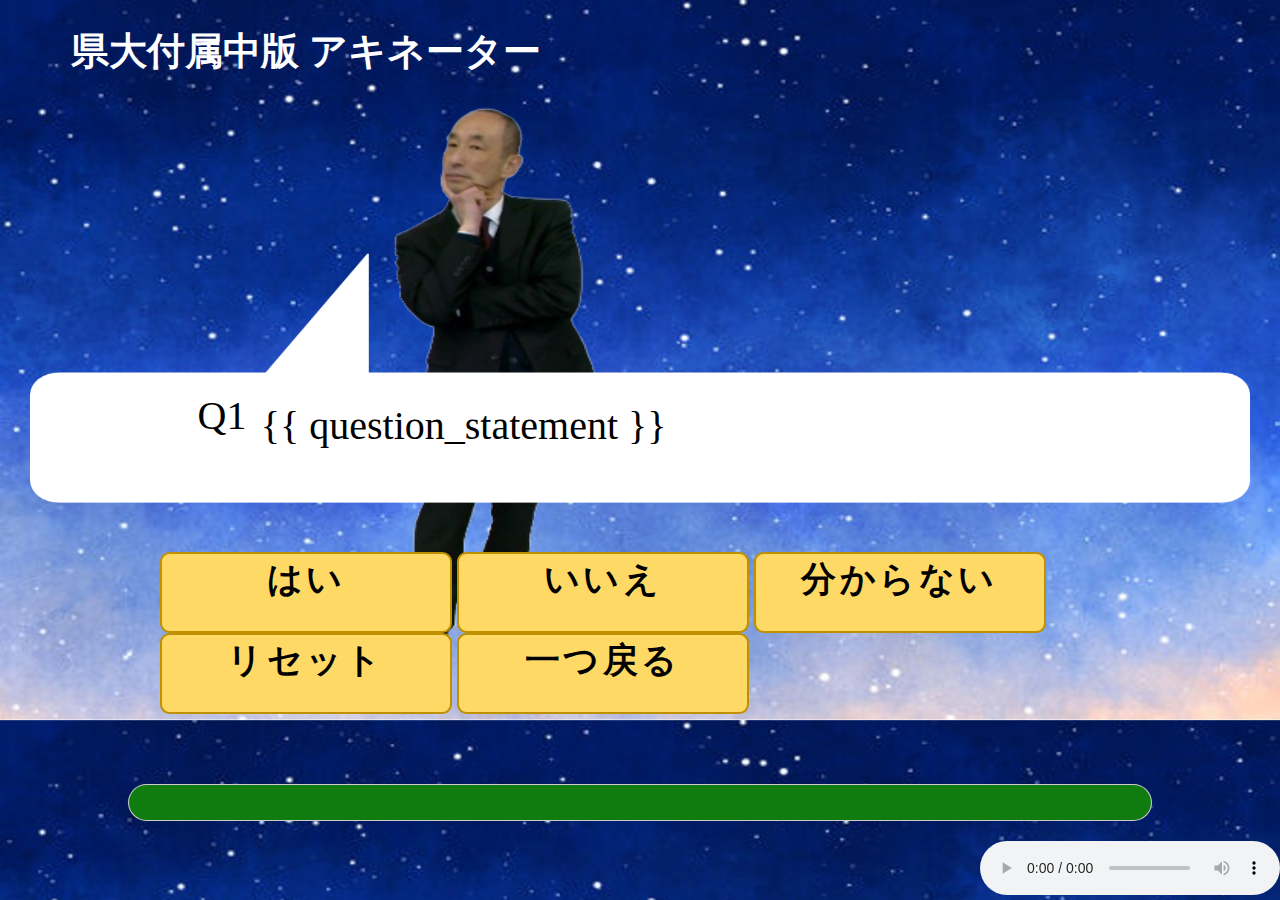
==== commit bf4ebfe7: "アキネイター 画面サイズ対応" ====
--- a/Akinator/templates/akinator.html
+++ b/Akinator/templates/akinator.html
@@ -8,23 +8,27 @@
       rel="stylesheet"
       type="text/css"
       media="screen"
-      href="static/css/style.css"
+      href="../static/css/style.css"
     />
   </head>
   <body>
+    <div class="header-wrapper">
+      <h1 class="header">県大付属中版 アキネーター</h1>
+    </div>
+
     <div class="main-wrapper">
       <div class="main">
         <div class="akinator-home">
           <div class="home">
             <div class="images">
-              <img src="static/images/teacher2.png" />
+              <img src="../static/images/teacher2.png" />
             </div>
 
             <div class="questions">
               <div class="bubble-home">
                 <div class="bubble-obj">
                   <div class="bubble">
-                    <img src="static/images/bubble1.png" />
+                    <img src="../static/images/bubble1.png" />
                   </div>
                   <div class="question-text">
                     <p id="question-number">Q1</p>
@@ -51,13 +55,7 @@
           <meter id="meter" value="182" min="0" max="182" low="50"></meter>
         </div>
         <div class="music">
-          <audio
-            id="audio"
-            src="static/music/sample.mp3"
-            loop
-            controls
-            autoplay
-          >
+          <audio id="audio" src="../static/music/sample.mp3" loop controls autoplay>
             あなたのブラウザーは<code>audio</code> 要素をサポートしていません。
           </audio>
         </div>
@@ -71,7 +69,7 @@
     text-align: center;
   }
   body {
-    background-image: url("static/images/universe.jpg");
+    background-image: url("../static/images/universe.jpg");
     background-size: cover;
   }
   .images {
@@ -88,40 +86,51 @@
   }
   .bubble {
     position: absolute;
-    top: 200px;
+    top: 100px;
     left: 50%;
     transform: translate(-50%, 20%);
   }
+  .bubble img {
+    width: 1220px;
+    height: 250px;
+  }
   .question-text {
     font-size: 40px;
   }
   #question-number {
     position: absolute;
     font-size: 40px;
-    top: 420px;
+    top: 250px;
+    left: 15%;
+  }
+  #question-text {
+    position: absolute;
+    font-size: 40px;
+    top: 260px;
     left: 20%;
-  }
-  #question-text {
-    position: absolute;
-    font-size: 40px;
-    top: 450px;
-    left: 25%;
   }
   .question-text p {
     float: left;
   }
   .buttons {
     position: absolute;
-    top: 650px;
+    width: 50rem;
+    top: 450px;
     left: 50%;
     transform: translate(-50%, 0%);
   }
+  .btn {
+    font-size: 1.8rem;
+    font-weight: 700;
+    width: 15rem;
+    height: 4rem;
+  }
   .meter-bar {
     text-align: center;
   }
   #meter {
     width: 80%;
-    height: 100px;
+    height: 75px;
   }
 </style>
 
--- a/Akinator/static/css/style.css
+++ b/Akinator/static/css/style.css
@@ -0,0 +1,59 @@
+*,
+*:before,
+*:after {
+  -webkit-box-sizing: inherit;
+  box-sizing: inherit;
+}
+html {
+  font-size: 120%;
+}
+.header {
+  padding-left: 5%;
+  color: #ffffff;
+}
+.solid {
+  border: 2px solid #bf9000;
+  display: inline-block;
+}
+.btn {
+  font-size: 2rem;
+  font-weight: 700;
+  width: 15rem;
+  height: 5rem;
+  text-align: center;
+  vertical-align: middle;
+  background-color: #ffd966;
+  color: #000000;
+  border-radius: 0.5rem;
+  cursor: pointer;
+  transition: all 0.3s;
+  letter-spacing: 0.1em;
+  line-height: 1.5;
+  user-select: none;
+  text-decoration: none;
+  -webkit-user-select: none;
+  -moz-user-select: none;
+  -ms-user-select: none;
+  -webkit-transition: all 0.3s;
+}
+.btn:hover {
+  background-color: #ffbf00;
+  color: #000000;
+}
+footer {
+  position: fixed;
+  left: 0;
+  bottom: 0;
+  width: 100%;
+}
+.music {
+  text-align: right;
+}
+.audio-button {
+  width: 16px;
+  height: 16px;
+  background: url("../images/icon_pause.png");
+}
+.play .audio-button {
+  background-image: url("../images/icon_play.png");
+}
